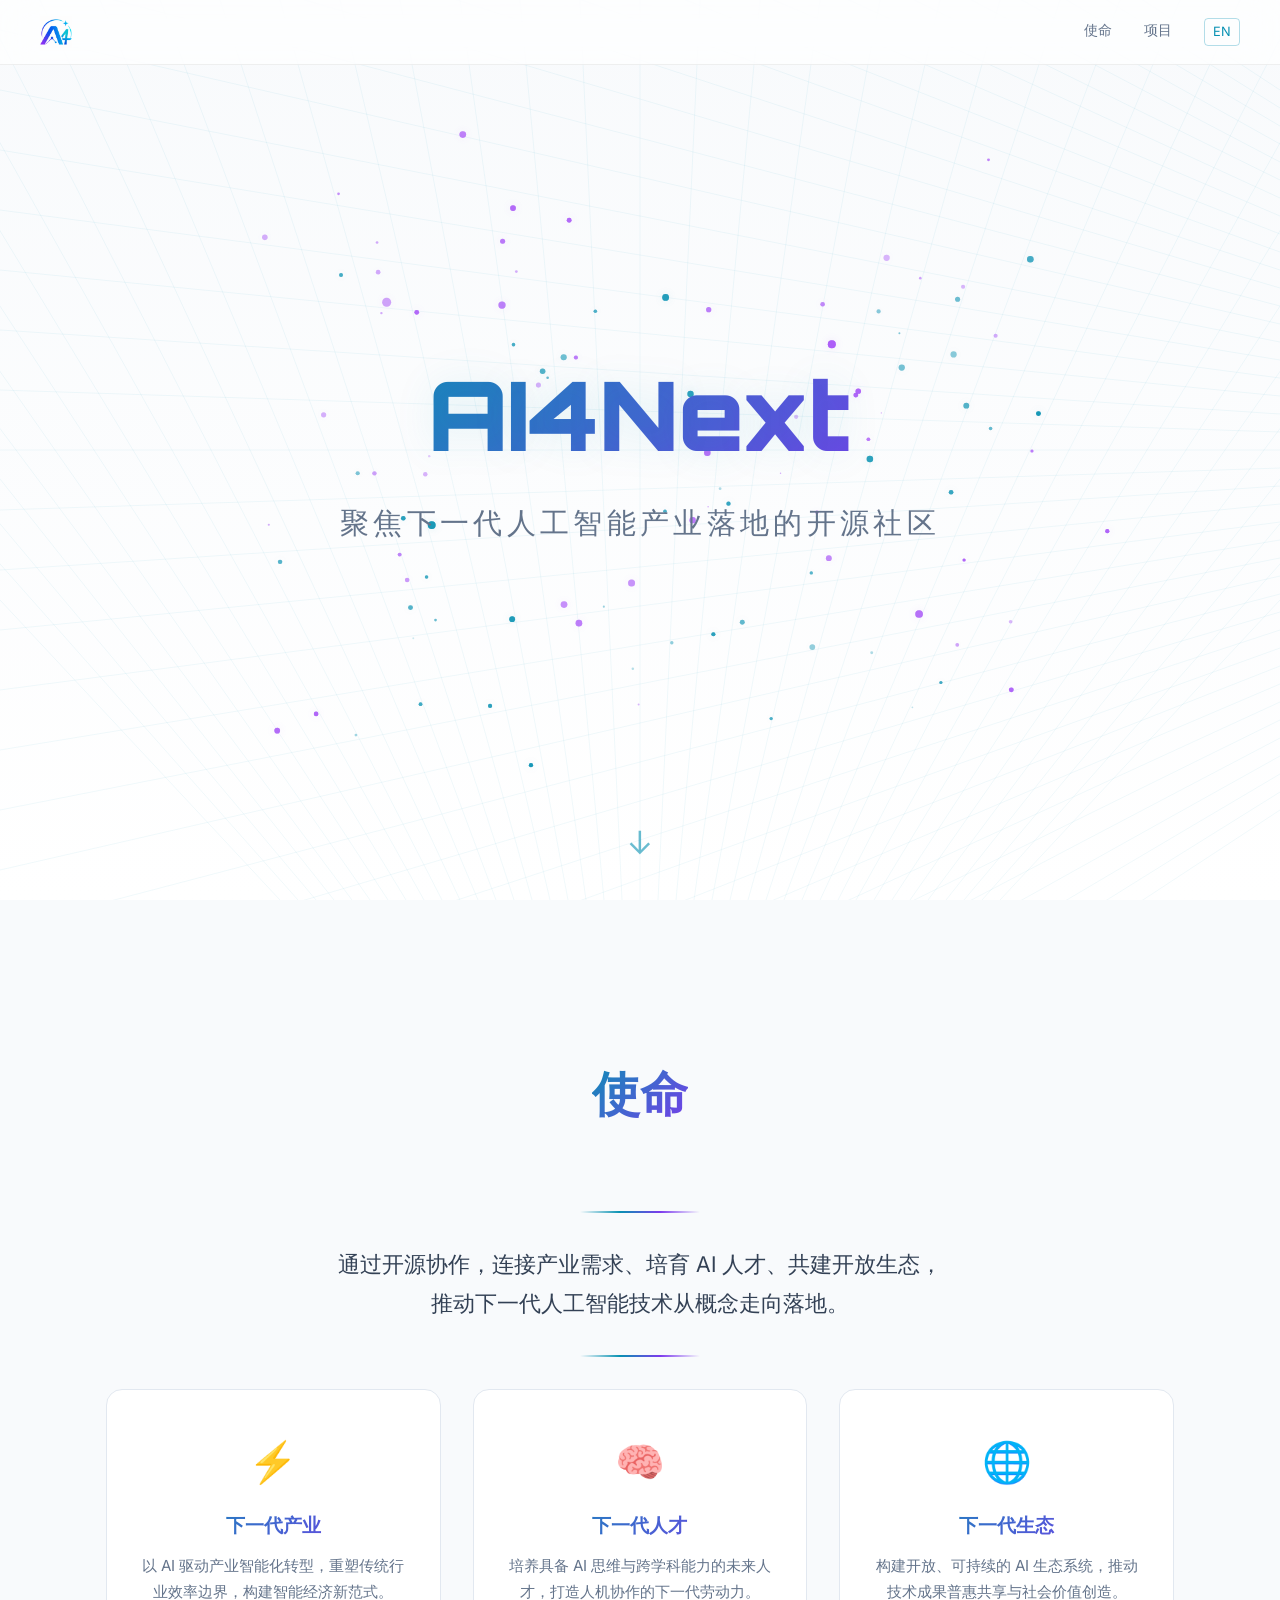
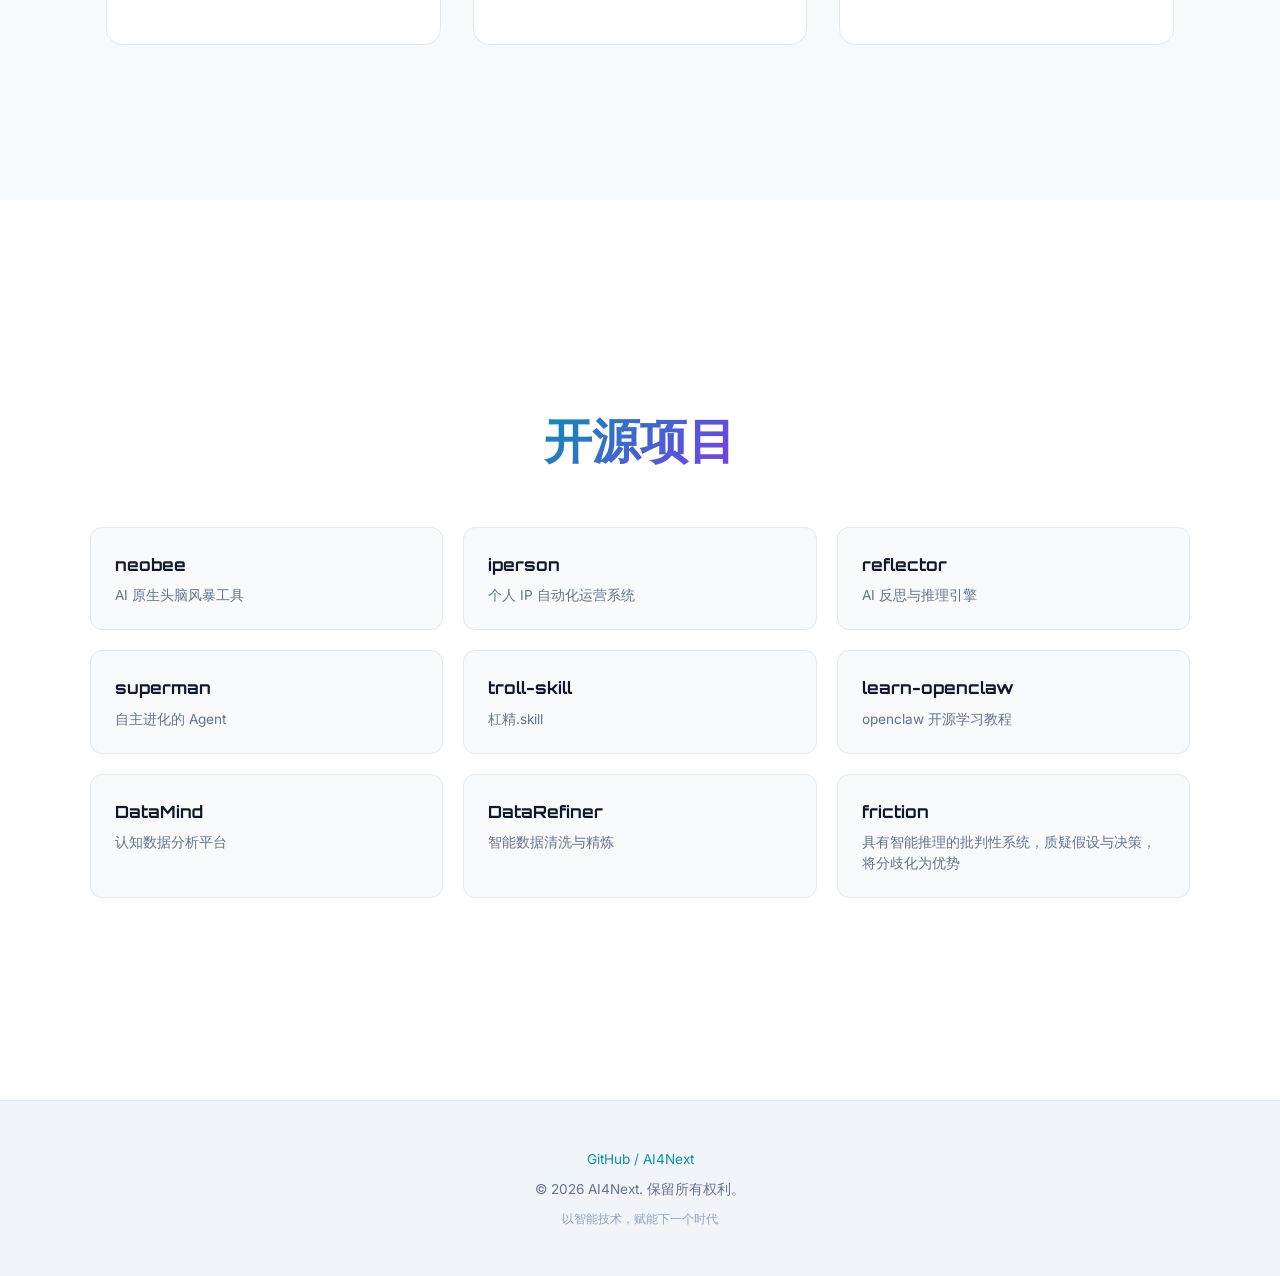
==== index.html @ fb2c35c3 "first commit" ====
<!DOCTYPE html>
<html lang="zh-CN">
<head>
<meta charset="UTF-8">
<meta name="viewport" content="width=device-width, initial-scale=1.0">
<title data-i18n="page.title">AI4Next — Anchor Intelligence for the Next Era</title>
<meta name="description" content="聚焦下一代人工智能产业落地的开源社区">
<meta property="og:title" content="AI4Next">
<meta property="og:description" content="聚焦下一代人工智能产业落地的开源社区">
<link rel="preconnect" href="https://fonts.googleapis.com">
<link rel="preconnect" href="https://fonts.gstatic.com" crossorigin>
<link href="https://fonts.googleapis.com/css2?family=Inter:wght@300;400;600&family=Orbitron:wght@400;700;900&display=swap" rel="stylesheet">
<link rel="icon" href="/assets/img/favicon.ico">
<link rel="stylesheet" href="/assets/css/style.css">
</head>
<body>

<div id="header"></div>

<section class="hero-section" id="hero">
  <canvas id="heroCanvas"></canvas>
  <div class="hero-content">
    <h1 class="hero-title">AI4Next</h1>
    <p class="hero-tagline" data-i18n="hero.tagline"></p>
  </div>
  <div class="scroll-indicator" onclick="document.getElementById('mission').scrollIntoView({behavior:'smooth'})">↓</div>
</section>

<section class="directions-section" id="mission">
  <h2 class="section-title fade-in" data-i18n="mission.title">使命</h2>
  <div class="mission-divider fade-in"></div>
  <p class="direction-lead fade-in" data-i18n="mission.lead"></p>
  <div class="mission-divider fade-in"></div>
  <div class="cards-grid">
    <div class="card fade-in">
      <span class="card-icon">⚡</span>
      <h3 data-i18n="card.industry.title">下一代产业</h3>
      <p data-i18n="card.industry.text">以 AI 驱动产业智能化转型，重塑传统行业效率边界，构建智能经济新范式。</p>
    </div>
    <div class="card fade-in">
      <span class="card-icon">🧠</span>
      <h3 data-i18n="card.talent.title">下一代人才</h3>
      <p data-i18n="card.talent.text">培养具备 AI 思维与跨学科能力的未来人才，打造人机协作的下一代劳动力。</p>
    </div>
    <div class="card fade-in">
      <span class="card-icon">🌐</span>
      <h3 data-i18n="card.eco.title">下一代生态</h3>
      <p data-i18n="card.eco.text">构建开放、可持续的 AI 生态系统，推动技术成果普惠共享与社会价值创造。</p>
    </div>
  </div>
</section>

<section class="projects-section" id="projects">
  <h2 class="section-title fade-in" data-i18n="projects.title">Projects</h2>
  <div class="projects-grid">
    <a href="https://github.com/ai4next/neobee" target="_blank" rel="noopener" class="project-card fade-in">
      <h3>neobee</h3>
      <p data-i18n="project.neobee">AI-native brainstorming tool</p>
    </a>
    <a href="https://github.com/ai4next/iperson" target="_blank" rel="noopener" class="project-card fade-in">
      <h3>iperson</h3>
      <p data-i18n="project.iperson">Personal brand automation system</p>
    </a>
    <a href="https://github.com/ai4next/reflector" target="_blank" rel="noopener" class="project-card fade-in">
      <h3>reflector</h3>
      <p data-i18n="project.reflector">AI reflection and reasoning engine</p>
    </a>
    <a href="https://github.com/ai4next/superman" target="_blank" rel="noopener" class="project-card fade-in">
      <h3>superman</h3>
      <p data-i18n="project.superman">Self-evolving agent</p>
    </a>
    <a href="https://github.com/ai4next/troll-skill" target="_blank" rel="noopener" class="project-card fade-in">
      <h3>troll-skill</h3>
      <p data-i18n="project.troll-skill">Troll.skill</p>
    </a>
    <a href="https://github.com/ai4next/learn-openclaw" target="_blank" rel="noopener" class="project-card fade-in">
      <h3>learn-openclaw</h3>
      <p data-i18n="project.learn-openclaw">OpenClaw learning tutorial</p>
    </a>
    <a href="https://github.com/ai4next/DataMind" target="_blank" rel="noopener" class="project-card fade-in">
      <h3>DataMind</h3>
      <p data-i18n="project.datamind">Cognitive data analysis platform</p>
    </a>
    <a href="https://github.com/ai4next/DataRefiner" target="_blank" rel="noopener" class="project-card fade-in">
      <h3>DataRefiner</h3>
      <p data-i18n="project.datarefiner">Intelligent data cleaning and refinement</p>
    </a>
    <a href="https://github.com/ai4next/friction" target="_blank" rel="noopener" class="project-card fade-in">
      <h3>friction</h3>
      <p data-i18n="project.friction">A critical system with intelligent reasoning that challenges assumptions and turns dissent into advantage</p>
    </a>
  </div>
</section>

<div id="footer"></div>

<script src="/assets/js/i18n.js"></script>
<script src="/assets/js/components.js"></script>
<script src="/assets/js/main.js"></script>
</body>
</html>
---- assets/css/style.css ----
*,*::before,*::after{margin:0;padding:0;box-sizing:border-box}
html{scroll-behavior:smooth}
body{background:#ffffff;color:#0f172a;font-family:'Inter',sans-serif;overflow-x:hidden;line-height:1.6}

/* ===== Header Nav ===== */
.site-header{position:fixed;top:0;left:0;right:0;z-index:100;padding:1rem 2rem;background:rgba(255,255,255,.7);backdrop-filter:blur(16px);-webkit-backdrop-filter:blur(16px);border-bottom:1px solid rgba(0,0,0,.06);transition:all .4s ease}
.site-header.scrolled{background:rgba(255,255,255,.95);border-bottom-color:rgba(0,0,0,.1)}
.nav-container{max-width:1200px;margin:0 auto;display:flex;align-items:center;justify-content:space-between}
.nav-logo{display:flex;align-items:center;text-decoration:none}
.nav-logo img{height:32px;width:auto}
.nav-links{display:flex;gap:2rem}
.nav-links a{color:#64748b;text-decoration:none;font-size:.9rem;font-weight:500;transition:color .3s;position:relative}
.nav-links a::after{content:'';position:absolute;bottom:-4px;left:0;width:0;height:1px;background:#0891b2;transition:width .3s}
.nav-links a:hover{color:#0891b2}
.nav-links a:hover::after{width:100%}
.lang-toggle{background:none;border:1px solid rgba(8,145,178,.3);border-radius:4px;color:#0891b2;font-family:'Inter',sans-serif;font-size:.8rem;padding:.25rem .5rem;cursor:pointer;transition:all .3s;line-height:1.4}
.lang-toggle:hover{background:rgba(8,145,178,.08);border-color:#0891b2}

/* ===== Sections ===== */
section{min-height:100vh;display:flex;flex-direction:column;justify-content:center;align-items:center;padding:4rem 2rem;position:relative}
.hero-section{min-height:100vh;position:relative;overflow:hidden;background:linear-gradient(180deg,#f8fafc 0%,#ffffff 100%)}
.hero-section canvas{position:absolute;top:0;left:0;width:100%;height:100%;z-index:0}
.hero-content{position:relative;z-index:1;text-align:center;padding:2rem}

/* ===== Section Titles ===== */
.section-title{font-family:'Orbitron',sans-serif;font-weight:700;font-size:clamp(1.8rem,4vw,3rem);margin-bottom:3rem;background:linear-gradient(135deg,#0891b2,#7c3aed);-webkit-background-clip:text;-webkit-text-fill-color:transparent;background-clip:text;text-align:center}

/* ===== Hero ===== */
.hero-title{font-family:'Orbitron',sans-serif;font-weight:900;font-size:clamp(3rem,8vw,6rem);background:linear-gradient(135deg,#0891b2,#7c3aed,#0891b2);background-size:200% 200%;-webkit-background-clip:text;-webkit-text-fill-color:transparent;background-clip:text;animation:gradientShift 4s ease infinite;text-shadow:0 0 40px rgba(8,145,178,.1);margin-bottom:.5rem}
@keyframes gradientShift{0%,100%{background-position:0% 50%}50%{background-position:100% 50%}}
.hero-tagline{font-size:clamp(1rem,2.5vw,1.8rem);color:#64748b;font-weight:300;letter-spacing:.15em;margin-bottom:1rem}
.hero-sub{font-size:clamp(.9rem,1.8vw,1.3rem);color:#64748b;font-weight:300;margin-bottom:2rem}
.scroll-indicator{position:absolute;bottom:2rem;left:50%;transform:translateX(-50%);z-index:1;cursor:pointer;animation:bounce 2s infinite;color:#0891b2;font-size:2rem;opacity:.6;transition:opacity .3s}
.scroll-indicator:hover{opacity:1}
@keyframes bounce{0%,20%,50%,80%,100%{transform:translateX(-50%) translateY(0)}40%{transform:translateX(-50%) translateY(-12px)}60%{transform:translateX(-50%) translateY(-6px)}}

/* ===== Direction ===== */
.direction-lead{max-width:720px;text-align:center;font-size:clamp(1rem,2vw,1.35rem);color:#334155;line-height:1.8;padding:0 1rem}
.mission-divider{width:120px;height:2px;margin:2rem auto;background:linear-gradient(90deg,transparent,#0891b2,#7c3aed,transparent);border-radius:2px}
.directions-section{background:#f8fafc}
.cards-grid{display:grid;grid-template-columns:repeat(3,1fr);gap:2rem;max-width:1100px;width:100%;padding:0 1rem}
.card{background:#ffffff;border:1px solid #e2e8f0;border-radius:16px;padding:2.5rem 2rem;text-align:center;transition:all .4s ease;cursor:default}
.card:hover{border-color:#0891b2;transform:translateY(-8px);box-shadow:0 8px 40px rgba(8,145,178,.1),0 0 60px rgba(8,145,178,.04)}
.card-icon{font-size:2.5rem;margin-bottom:1rem;display:block}
.card h3{font-family:'Orbitron',sans-serif;font-weight:700;font-size:1.2rem;margin-bottom:.75rem;background:linear-gradient(135deg,#0891b2,#7c3aed);-webkit-background-clip:text;-webkit-text-fill-color:transparent;background-clip:text}
.card p{color:#64748b;font-size:.95rem;line-height:1.7}

/* ===== Projects ===== */
.projects-section{background:#ffffff;padding:6rem 2rem}
.projects-grid{display:grid;grid-template-columns:repeat(3,1fr);gap:1.25rem;max-width:1100px;width:100%}
.project-card{display:block;background:#f8fafc;border:1px solid #e2e8f0;border-radius:12px;padding:1.5rem;text-decoration:none;transition:all .35s ease;position:relative;overflow:hidden}
.project-card:hover{border-color:#0891b2;transform:translateY(-4px);box-shadow:0 6px 30px rgba(8,145,178,.08)}
.project-card h3{font-family:'Orbitron',sans-serif;font-weight:700;font-size:1.05rem;color:#0f172a;margin-bottom:.4rem}
.project-card p{color:#64748b;font-size:.85rem;line-height:1.5}

/* ===== Footer ===== */
footer{padding:3rem 2rem;text-align:center;color:#64748b;font-size:.85rem;background:#f1f5f9;border-top:1px solid #e2e8f0}
footer a{color:#0891b2;text-decoration:none;transition:color .3s}
footer a:hover{color:#7c3aed}
footer .footer-tagline{margin-top:.5rem;font-size:.75rem;color:#94a3b8}

/* ===== Scroll Animation ===== */
.fade-in{opacity:0;transform:translateY(30px);transition:all .8s cubic-bezier(.22,1,.36,1)}
.fade-in.visible{opacity:1;transform:translateY(0)}

/* ===== Responsive ===== */
@media(max-width:768px){
  .cards-grid{grid-template-columns:1fr;gap:1.5rem}
  section{padding:3rem 1.5rem}
  .card{padding:2rem 1.5rem}
  .projects-grid{grid-template-columns:1fr}
  .nav-links{gap:1rem}
  .nav-links a{font-size:.8rem}
  .site-header{padding:.75rem 1rem}
}
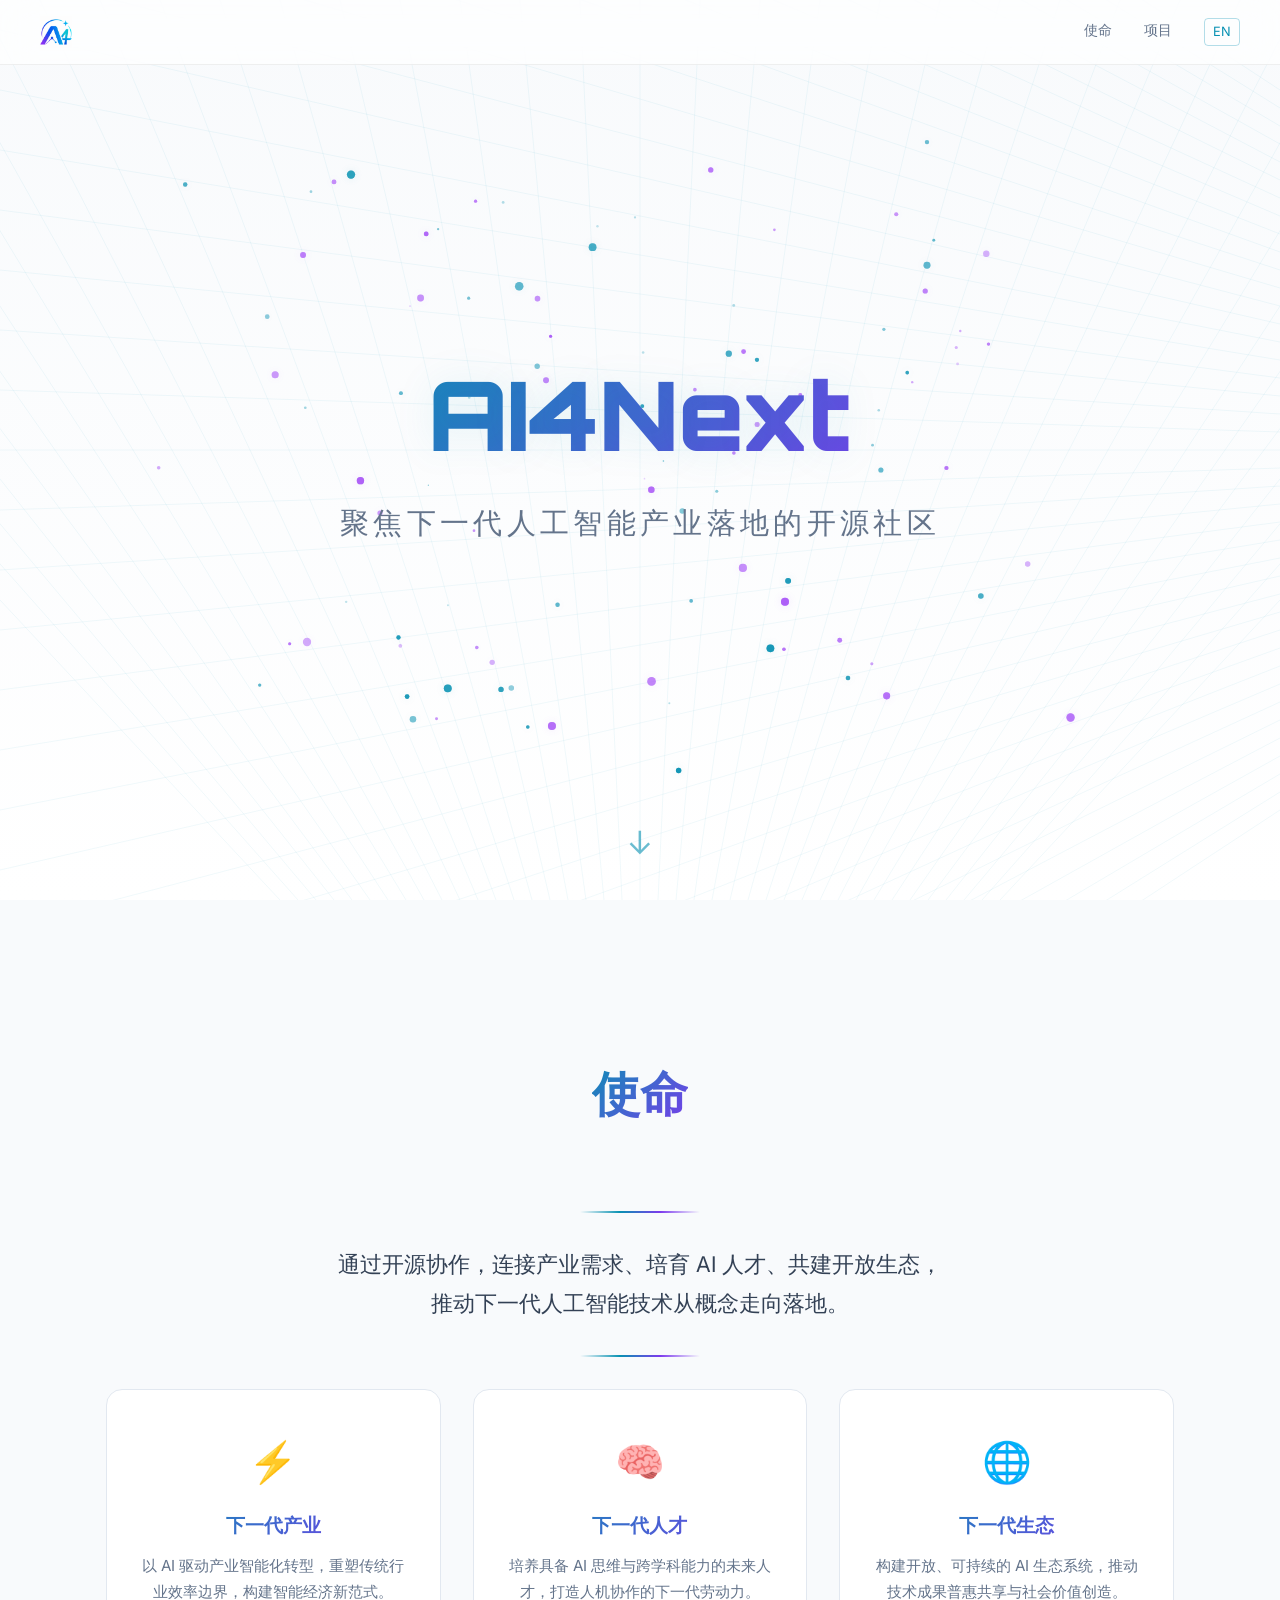
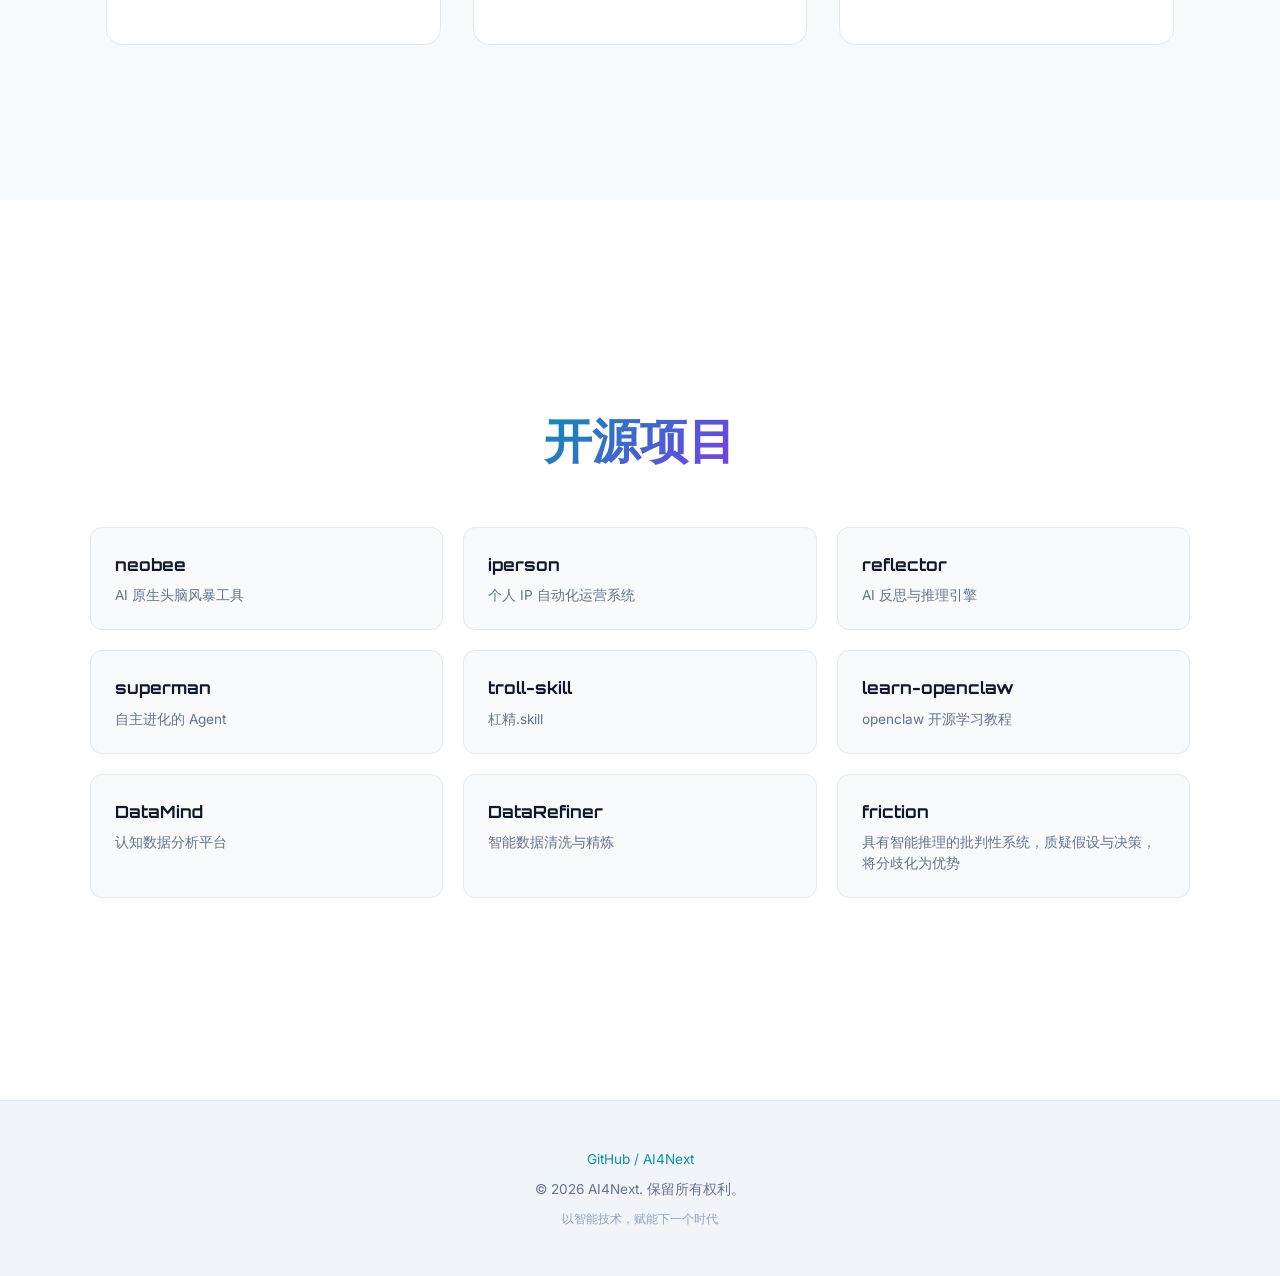
==== commit eb74633f: "add superman" ====
--- a/index.html
+++ b/index.html
@@ -65,7 +65,7 @@
       <h3>reflector</h3>
       <p data-i18n="project.reflector">AI reflection and reasoning engine</p>
     </a>
-    <a href="https://github.com/ai4next/superman" target="_blank" rel="noopener" class="project-card fade-in">
+    <a href="/superman/" class="project-card fade-in">
       <h3>superman</h3>
       <p data-i18n="project.superman">Self-evolving agent</p>
     </a>
@@ -98,4 +98,4 @@
 <script src="/assets/js/components.js"></script>
 <script src="/assets/js/main.js"></script>
 </body>
-</html>+</html>
